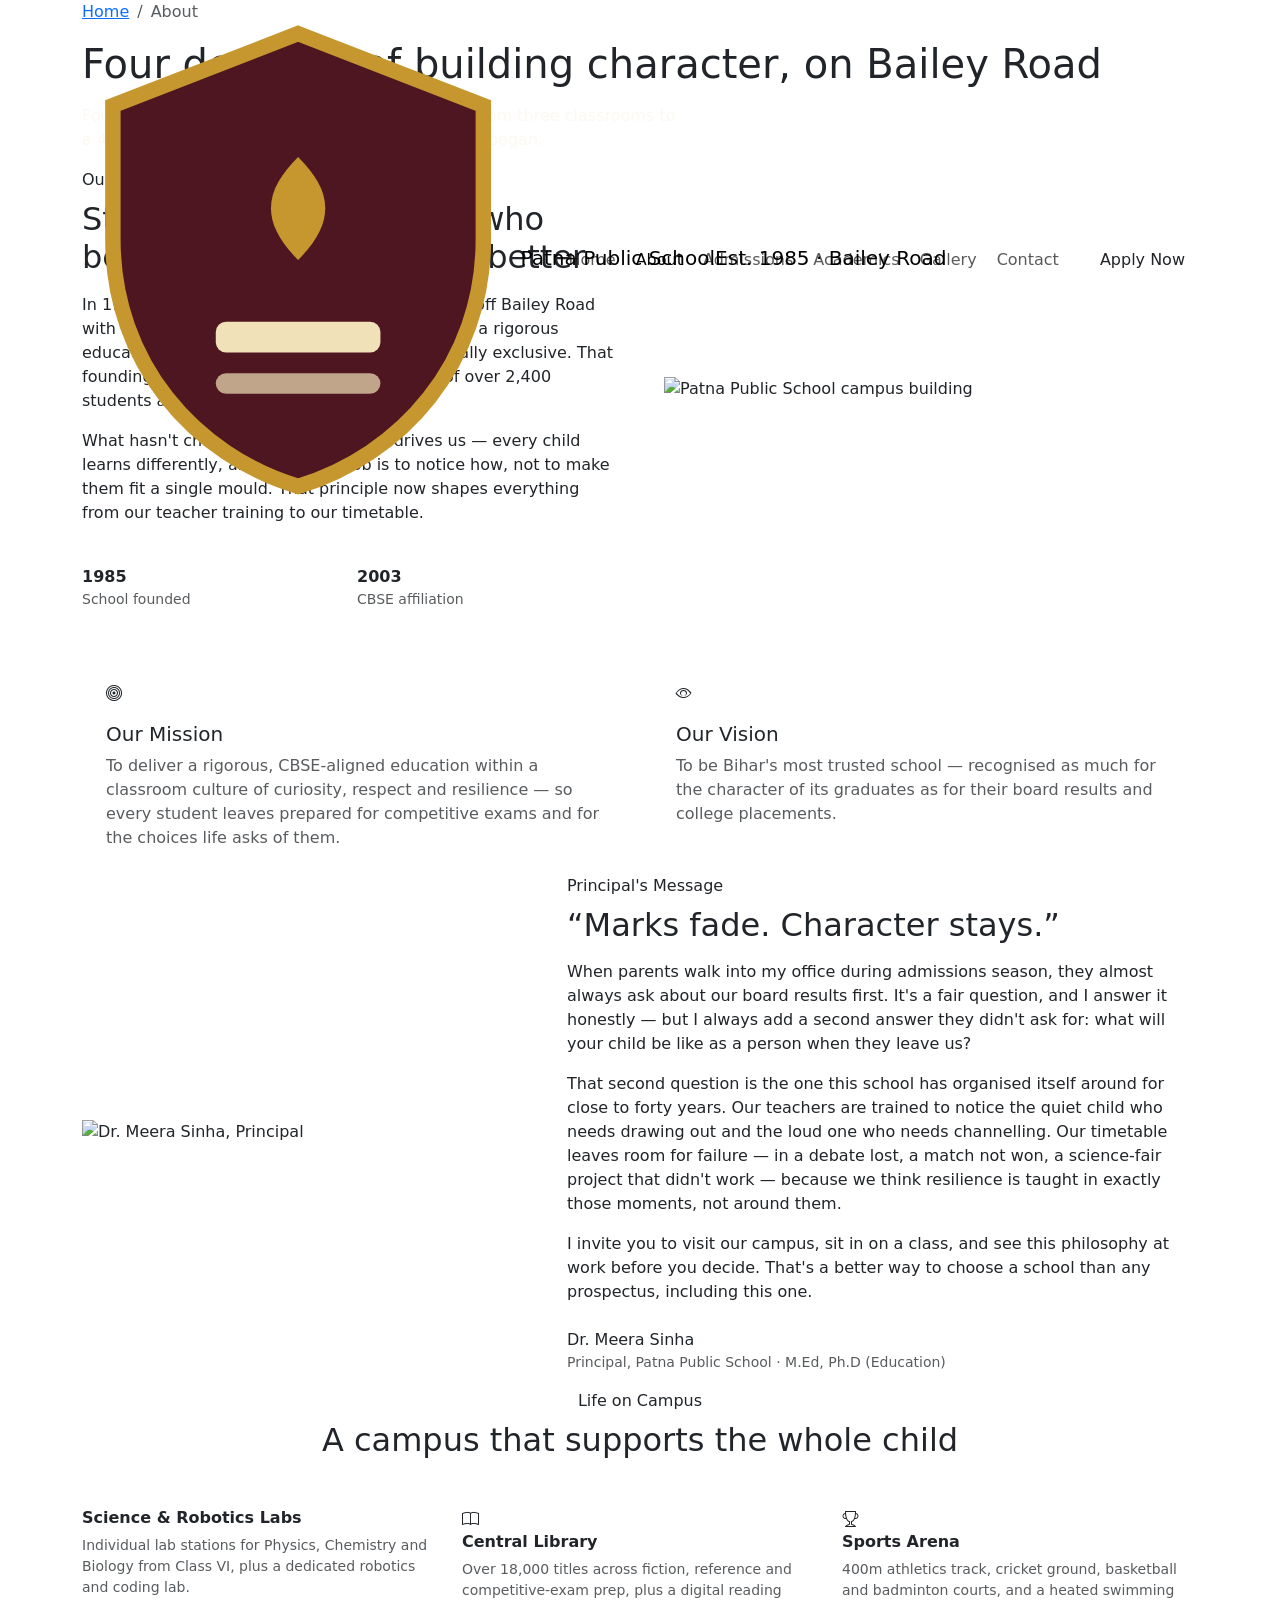
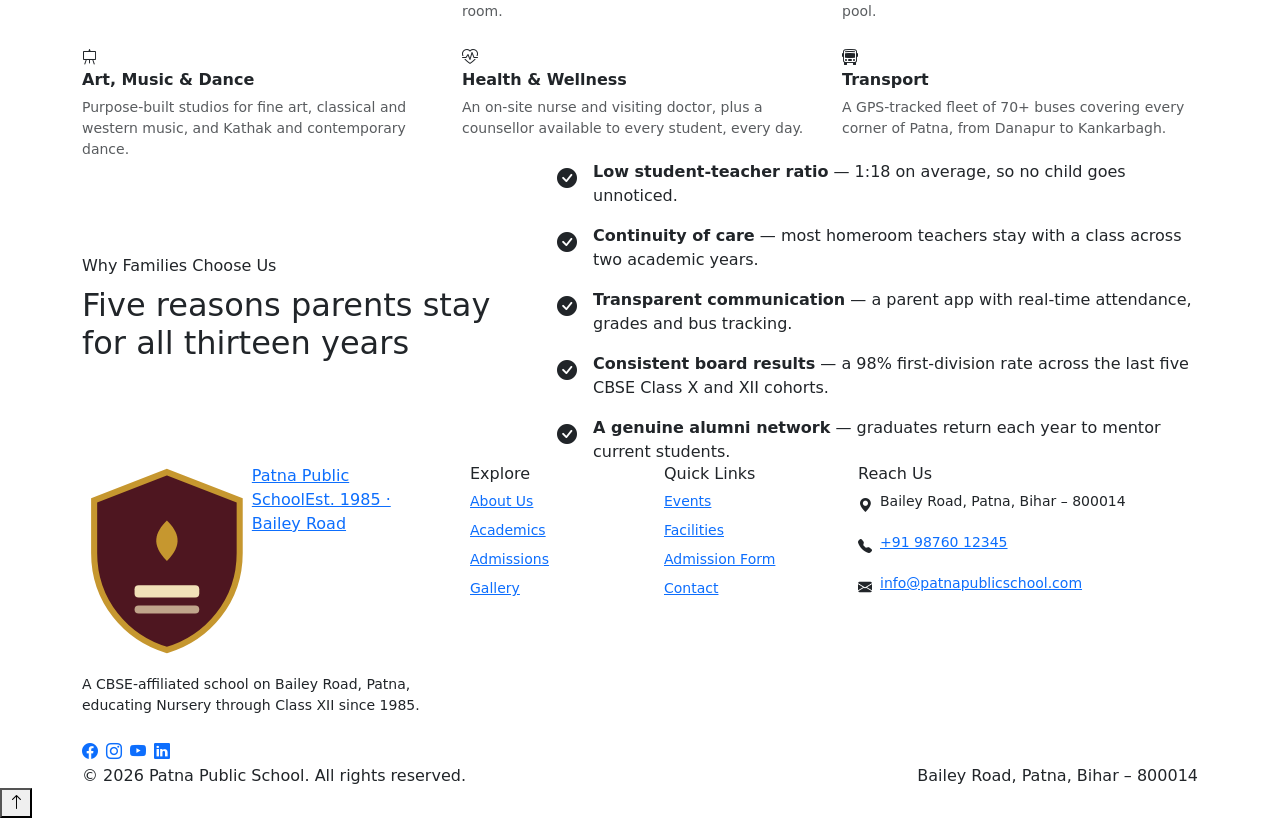
==== about.html @ d44990e8 "Add files via upload" ====
<!DOCTYPE html>
<html lang="en">
<head>
<meta charset="UTF-8">
<meta name="viewport" content="width=device-width, initial-scale=1.0">
<title>About Us — Patna Public School</title>
<meta name="description" content="Learn about Patna Public School's history, mission, vision and the Principal's message.">

<link rel="preconnect" href="https://fonts.googleapis.com">
<link href="https://fonts.googleapis.com/css2?family=Fraunces:ital,opsz,wght@0,9..144,500;0,9..144,700;0,9..144,800;1,9..144,600&family=Work+Sans:wght@400;500;600;700&display=swap" rel="stylesheet">
<link rel="stylesheet" href="https://cdn.jsdelivr.net/npm/bootstrap@5.3.3/dist/css/bootstrap.min.css">
<link rel="stylesheet" href="https://cdn.jsdelivr.net/npm/bootstrap-icons@1.11.3/font/bootstrap-icons.css">
<link rel="stylesheet" href="css/style.css">
</head>
<body>

<!-- ========== NAVBAR ========== -->
<nav class="navbar navbar-expand-lg fixed-top site-nav">
  <div class="container">
    <a class="navbar-brand crest" href="index.html">
      <svg viewBox="0 0 42 48" xmlns="http://www.w3.org/2000/svg">
        <path d="M21 2 L39 9 V22 C39 34 31 43 21 46 C11 43 3 34 3 22 V9 Z" fill="#4E1620" stroke="#C6972F" stroke-width="1.5"/>
        <path d="M21 14 C24 17 25 20 21 24 C17 20 18 17 21 14 Z" fill="#C6972F"/>
        <rect x="13" y="30" width="16" height="3" rx="1" fill="#F1E1B8"/>
        <rect x="13" y="35" width="16" height="2" rx="1" fill="#F1E1B8" opacity=".7"/>
      </svg>
      <span class="crest-word"><span class="line1">Patna Public School</span><span class="line2">Est. 1985 · Bailey Road</span></span>
    </a>
    <button class="navbar-toggler" type="button" data-bs-toggle="collapse" data-bs-target="#mainNav" aria-controls="mainNav" aria-expanded="false" aria-label="Toggle navigation">
      <span class="navbar-toggler-icon"></span>
    </button>
    <div class="collapse navbar-collapse" id="mainNav">
      <ul class="navbar-nav ms-auto align-items-lg-center gap-lg-1">
        <li class="nav-item"><a class="nav-link" href="index.html">Home</a></li>
        <li class="nav-item"><a class="nav-link active" href="about.html">About</a></li>
        <li class="nav-item"><a class="nav-link" href="admissions.html">Admissions</a></li>
        <li class="nav-item"><a class="nav-link" href="academics.html">Academics</a></li>
        <li class="nav-item"><a class="nav-link" href="gallery.html">Gallery</a></li>
        <li class="nav-item"><a class="nav-link" href="contact.html">Contact</a></li>
        <li class="nav-item ms-lg-3 mt-2 mt-lg-0"><a class="btn btn-gold" href="admissions.html">Apply Now</a></li>
      </ul>
    </div>
  </div>
</nav>

<!-- ========== PAGE HEADER ========== -->
<header class="page-header">
  <div class="container position-relative">
    <nav aria-label="breadcrumb">
      <ol class="breadcrumb breadcrumb-gold mb-3">
        <li class="breadcrumb-item"><a href="index.html">Home</a></li>
        <li class="breadcrumb-item active" aria-current="page">About</li>
      </ol>
    </nav>
    <h1>Four decades of building character, on Bailey Road</h1>
    <p class="lede mt-3" style="max-width:600px; color:rgba(251,247,239,.82)">Founded in 1985, Patna Public School has grown from three classrooms to a 42-acre campus — without losing sight of why it began.</p>
  </div>
</header>

<!-- ========== STORY / MISSION / VISION ========== -->
<section class="section">
  <div class="container">
    <div class="row g-5 align-items-center mb-5">
      <div class="col-lg-6">
        <span class="eyebrow">Our Story</span>
        <h2 class="section-title mt-2 mb-3">Started by five teachers who believed Patna deserved better</h2>
        <p>In 1985, five educators rented a small bungalow off Bailey Road with forty students and a shared conviction: that a rigorous education and a kind classroom were not mutually exclusive. That founding class has since grown into a school of over 2,400 students across Nursery to Class XII.</p>
        <p>What hasn't changed is the belief that drives us — every child learns differently, and a school's job is to notice how, not to make them fit a single mould. That principle now shapes everything from our teacher training to our timetable.</p>
        <div class="row g-3 mt-2">
          <div class="col-6">
            <div class="rule-gold mb-2"></div>
            <div class="fw-bold">1985</div>
            <div class="small text-muted">School founded</div>
          </div>
          <div class="col-6">
            <div class="rule-gold mb-2"></div>
            <div class="fw-bold">2003</div>
            <div class="small text-muted">CBSE affiliation</div>
          </div>
        </div>
      </div>
      <div class="col-lg-6">
        <div class="hero-frame">
          <img src="https://images.unsplash.com/photo-1580582932707-520aed937b7b?q=80&w=1000&auto=format&fit=crop" alt="Patna Public School campus building">
        </div>
      </div>
    </div>

    <div class="row g-4">
      <div class="col-md-6">
        <div class="card-elevated p-4 h-100">
          <div class="facility-icon mb-3"><i class="bi bi-bullseye"></i></div>
          <h4 class="h5">Our Mission</h4>
          <p class="text-muted mb-0">To deliver a rigorous, CBSE-aligned education within a classroom culture of curiosity, respect and resilience — so every student leaves prepared for competitive exams and for the choices life asks of them.</p>
        </div>
      </div>
      <div class="col-md-6">
        <div class="card-elevated p-4 h-100">
          <div class="facility-icon mb-3"><i class="bi bi-eye"></i></div>
          <h4 class="h5">Our Vision</h4>
          <p class="text-muted mb-0">To be Bihar's most trusted school — recognised as much for the character of its graduates as for their board results and college placements.</p>
        </div>
      </div>
    </div>
  </div>
</section>

<!-- ========== PRINCIPAL MESSAGE (full) ========== -->
<section class="section bg-cream-100" id="principal">
  <div class="container">
    <div class="row g-5 align-items-center">
      <div class="col-lg-5">
        <div class="principal-photo">
          <img src="https://images.unsplash.com/photo-1580894732444-8ecded7900cd?q=80&w=900&auto=format&fit=crop" alt="Dr. Meera Sinha, Principal" class="w-100">
        </div>
      </div>
      <div class="col-lg-7">
        <span class="eyebrow">Principal's Message</span>
        <h2 class="section-title mt-2 mb-3">&ldquo;Marks fade. Character stays.&rdquo;</h2>
        <p>When parents walk into my office during admissions season, they almost always ask about our board results first. It's a fair question, and I answer it honestly — but I always add a second answer they didn't ask for: what will your child be like as a person when they leave us?</p>
        <p>That second question is the one this school has organised itself around for close to forty years. Our teachers are trained to notice the quiet child who needs drawing out and the loud one who needs channelling. Our timetable leaves room for failure — in a debate lost, a match not won, a science-fair project that didn't work — because we think resilience is taught in exactly those moments, not around them.</p>
        <p>I invite you to visit our campus, sit in on a class, and see this philosophy at work before you decide. That's a better way to choose a school than any prospectus, including this one.</p>
        <p class="principal-signature mb-0 mt-4">Dr. Meera Sinha</p>
        <p class="small text-muted">Principal, Patna Public School · M.Ed, Ph.D (Education)</p>
      </div>
    </div>
  </div>
</section>

<!-- ========== FACILITIES DETAIL ========== -->
<section class="section" id="facilities">
  <div class="container">
    <div class="text-center mb-5">
      <span class="eyebrow justify-content-center">Life on Campus</span>
      <h2 class="section-title mt-2">A campus that supports the whole child</h2>
    </div>
    <div class="row g-4">
      <div class="col-md-4 reveal">
        <div class="facility-card">
          <div class="facility-icon"><i class="bi bi-flask"></i></div>
          <h5 class="h6 fw-bold mb-2">Science &amp; Robotics Labs</h5>
          <p class="text-muted small mb-0">Individual lab stations for Physics, Chemistry and Biology from Class VI, plus a dedicated robotics and coding lab.</p>
        </div>
      </div>
      <div class="col-md-4 reveal">
        <div class="facility-card">
          <div class="facility-icon"><i class="bi bi-book"></i></div>
          <h5 class="h6 fw-bold mb-2">Central Library</h5>
          <p class="text-muted small mb-0">Over 18,000 titles across fiction, reference and competitive-exam prep, plus a digital reading room.</p>
        </div>
      </div>
      <div class="col-md-4 reveal">
        <div class="facility-card">
          <div class="facility-icon"><i class="bi bi-trophy"></i></div>
          <h5 class="h6 fw-bold mb-2">Sports Arena</h5>
          <p class="text-muted small mb-0">400m athletics track, cricket ground, basketball and badminton courts, and a heated swimming pool.</p>
        </div>
      </div>
      <div class="col-md-4 reveal">
        <div class="facility-card">
          <div class="facility-icon"><i class="bi bi-easel"></i></div>
          <h5 class="h6 fw-bold mb-2">Art, Music &amp; Dance</h5>
          <p class="text-muted small mb-0">Purpose-built studios for fine art, classical and western music, and Kathak and contemporary dance.</p>
        </div>
      </div>
      <div class="col-md-4 reveal">
        <div class="facility-card">
          <div class="facility-icon"><i class="bi bi-heart-pulse"></i></div>
          <h5 class="h6 fw-bold mb-2">Health &amp; Wellness</h5>
          <p class="text-muted small mb-0">An on-site nurse and visiting doctor, plus a counsellor available to every student, every day.</p>
        </div>
      </div>
      <div class="col-md-4 reveal">
        <div class="facility-card">
          <div class="facility-icon"><i class="bi bi-bus-front"></i></div>
          <h5 class="h6 fw-bold mb-2">Transport</h5>
          <p class="text-muted small mb-0">A GPS-tracked fleet of 70+ buses covering every corner of Patna, from Danapur to Kankarbagh.</p>
        </div>
      </div>
    </div>
  </div>
</section>

<!-- ========== WHY CHOOSE US ========== -->
<section class="section bg-cream-100">
  <div class="container">
    <div class="row g-4 align-items-center">
      <div class="col-lg-5">
        <span class="eyebrow">Why Families Choose Us</span>
        <h2 class="section-title mt-2">Five reasons parents stay for all thirteen years</h2>
      </div>
      <div class="col-lg-7">
        <div class="row g-3">
          <div class="col-12 d-flex gap-3 align-items-start">
            <i class="bi bi-check-circle-fill text-forest fs-5 mt-1"></i>
            <div><strong>Low student-teacher ratio</strong> — 1:18 on average, so no child goes unnoticed.</div>
          </div>
          <div class="col-12 d-flex gap-3 align-items-start">
            <i class="bi bi-check-circle-fill text-forest fs-5 mt-1"></i>
            <div><strong>Continuity of care</strong> — most homeroom teachers stay with a class across two academic years.</div>
          </div>
          <div class="col-12 d-flex gap-3 align-items-start">
            <i class="bi bi-check-circle-fill text-forest fs-5 mt-1"></i>
            <div><strong>Transparent communication</strong> — a parent app with real-time attendance, grades and bus tracking.</div>
          </div>
          <div class="col-12 d-flex gap-3 align-items-start">
            <i class="bi bi-check-circle-fill text-forest fs-5 mt-1"></i>
            <div><strong>Consistent board results</strong> — a 98% first-division rate across the last five CBSE Class X and XII cohorts.</div>
          </div>
          <div class="col-12 d-flex gap-3 align-items-start">
            <i class="bi bi-check-circle-fill text-forest fs-5 mt-1"></i>
            <div><strong>A genuine alumni network</strong> — graduates return each year to mentor current students.</div>
          </div>
        </div>
      </div>
    </div>
  </div>
</section>

<!-- ========== FOOTER ========== -->
<footer class="site-footer">
  <div class="container">
    <div class="row g-5">
      <div class="col-lg-4">
        <a class="crest navbar-dark d-inline-flex mb-3" href="index.html">
          <svg viewBox="0 0 42 48" xmlns="http://www.w3.org/2000/svg">
            <path d="M21 2 L39 9 V22 C39 34 31 43 21 46 C11 43 3 34 3 22 V9 Z" fill="#4E1620" stroke="#C6972F" stroke-width="1.5"/>
            <path d="M21 14 C24 17 25 20 21 24 C17 20 18 17 21 14 Z" fill="#C6972F"/>
            <rect x="13" y="30" width="16" height="3" rx="1" fill="#F1E1B8"/>
            <rect x="13" y="35" width="16" height="2" rx="1" fill="#F1E1B8" opacity=".7"/>
          </svg>
          <span class="crest-word"><span class="line1">Patna Public School</span><span class="line2">Est. 1985 · Bailey Road</span></span>
        </a>
        <p class="small mb-4">A CBSE-affiliated school on Bailey Road, Patna, educating Nursery through Class XII since 1985.</p>
        <div class="d-flex gap-2">
          <a href="#" class="footer-social" aria-label="Facebook"><i class="bi bi-facebook"></i></a>
          <a href="#" class="footer-social" aria-label="Instagram"><i class="bi bi-instagram"></i></a>
          <a href="#" class="footer-social" aria-label="YouTube"><i class="bi bi-youtube"></i></a>
          <a href="#" class="footer-social" aria-label="LinkedIn"><i class="bi bi-linkedin"></i></a>
        </div>
      </div>
      <div class="col-6 col-lg-2">
        <h6>Explore</h6>
        <ul class="list-unstyled d-flex flex-column gap-2 small">
          <li><a href="about.html">About Us</a></li>
          <li><a href="academics.html">Academics</a></li>
          <li><a href="admissions.html">Admissions</a></li>
          <li><a href="gallery.html">Gallery</a></li>
        </ul>
      </div>
      <div class="col-6 col-lg-2">
        <h6>Quick Links</h6>
        <ul class="list-unstyled d-flex flex-column gap-2 small">
          <li><a href="academics.html#events">Events</a></li>
          <li><a href="about.html#facilities">Facilities</a></li>
          <li><a href="admissions.html#form">Admission Form</a></li>
          <li><a href="contact.html">Contact</a></li>
        </ul>
      </div>
      <div class="col-lg-4">
        <h6>Reach Us</h6>
        <ul class="list-unstyled d-flex flex-column gap-3 small">
          <li class="d-flex gap-2"><i class="bi bi-geo-alt-fill mt-1"></i><span>Bailey Road, Patna, Bihar – 800014</span></li>
          <li class="d-flex gap-2"><i class="bi bi-telephone-fill mt-1"></i><a href="tel:+919876012345">+91 98760 12345</a></li>
          <li class="d-flex gap-2"><i class="bi bi-envelope-fill mt-1"></i><a href="mailto:info@patnapublicschool.com">info@patnapublicschool.com</a></li>
        </ul>
      </div>
    </div>
    <div class="footer-bottom d-flex flex-column flex-md-row justify-content-between align-items-center gap-2">
      <span>&copy; 2026 Patna Public School. All rights reserved.</span>
      <span>Bailey Road, Patna, Bihar – 800014</span>
    </div>
  </div>
</footer>

<button class="back-to-top" aria-label="Back to top"><i class="bi bi-arrow-up"></i></button>

<script src="https://cdn.jsdelivr.net/npm/bootstrap@5.3.3/dist/js/bootstrap.bundle.min.js"></script>
<script src="js/script.js"></script>
</body>
</html>
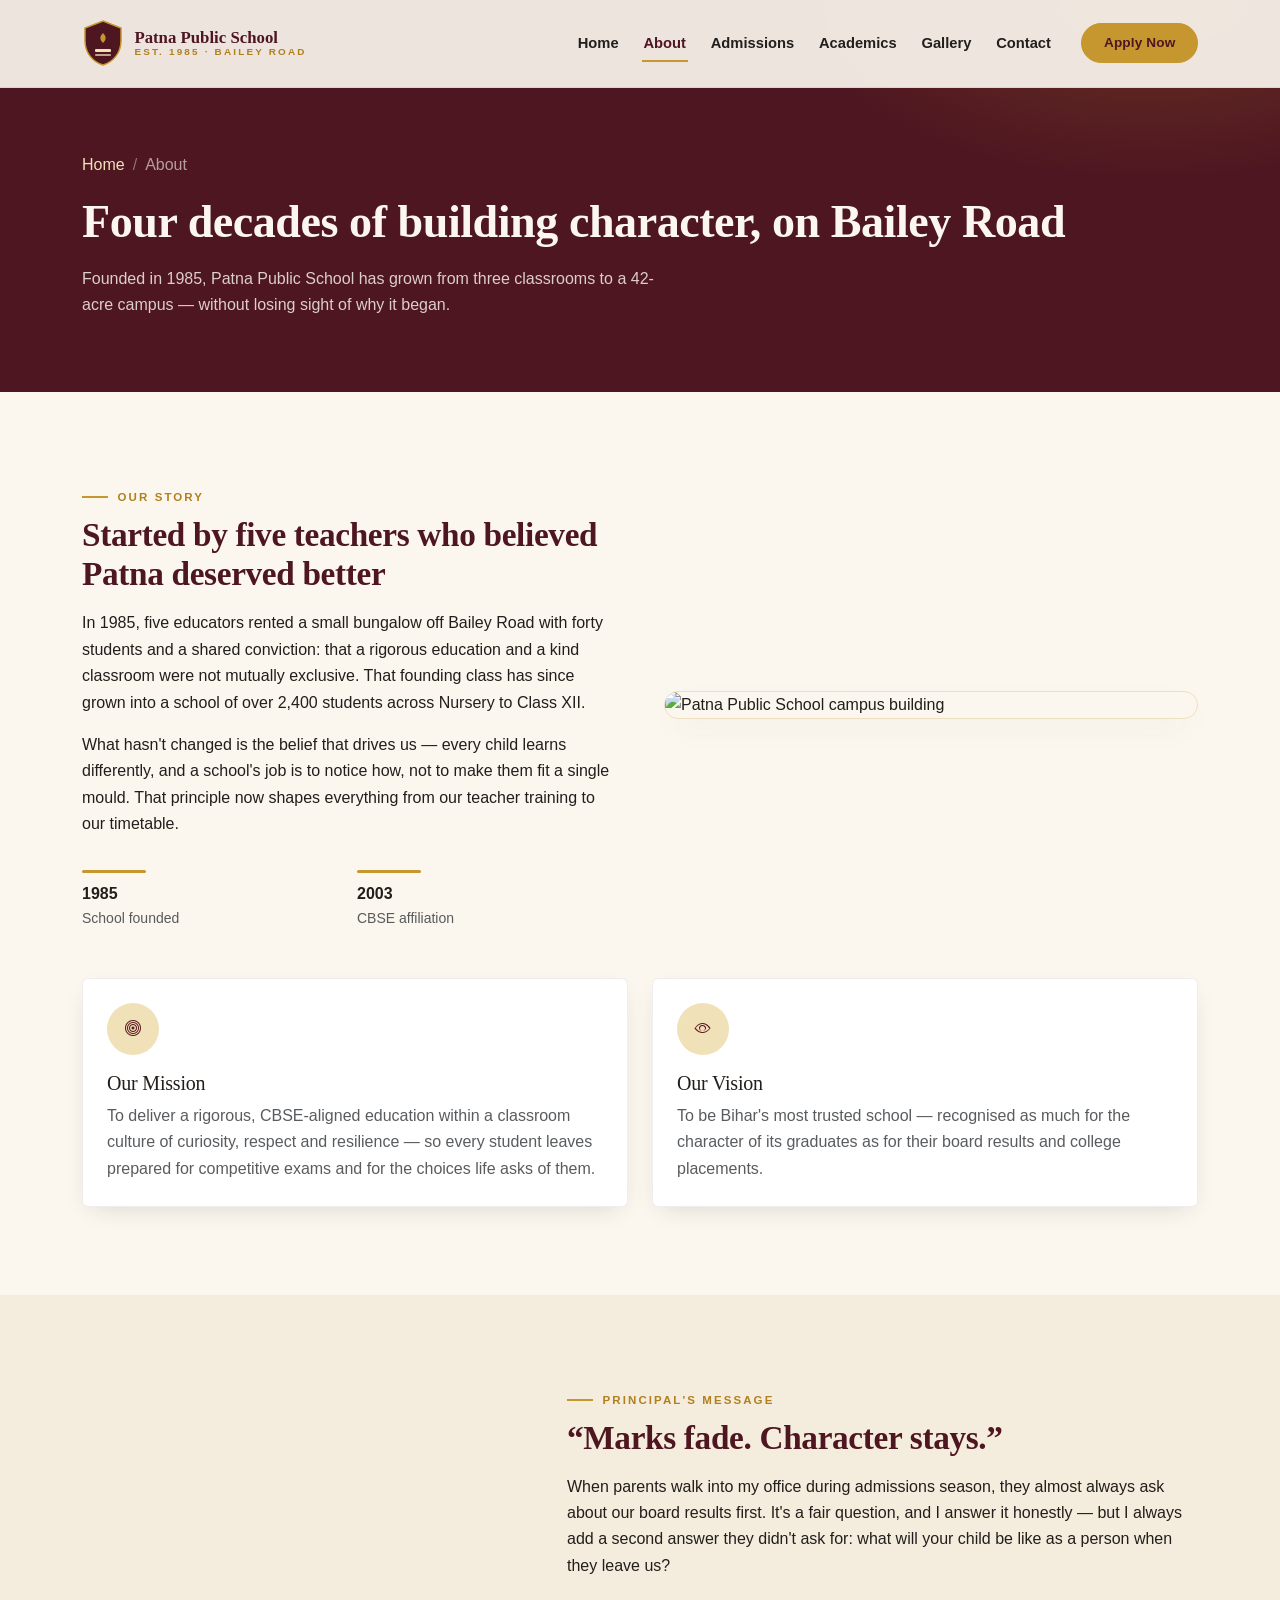
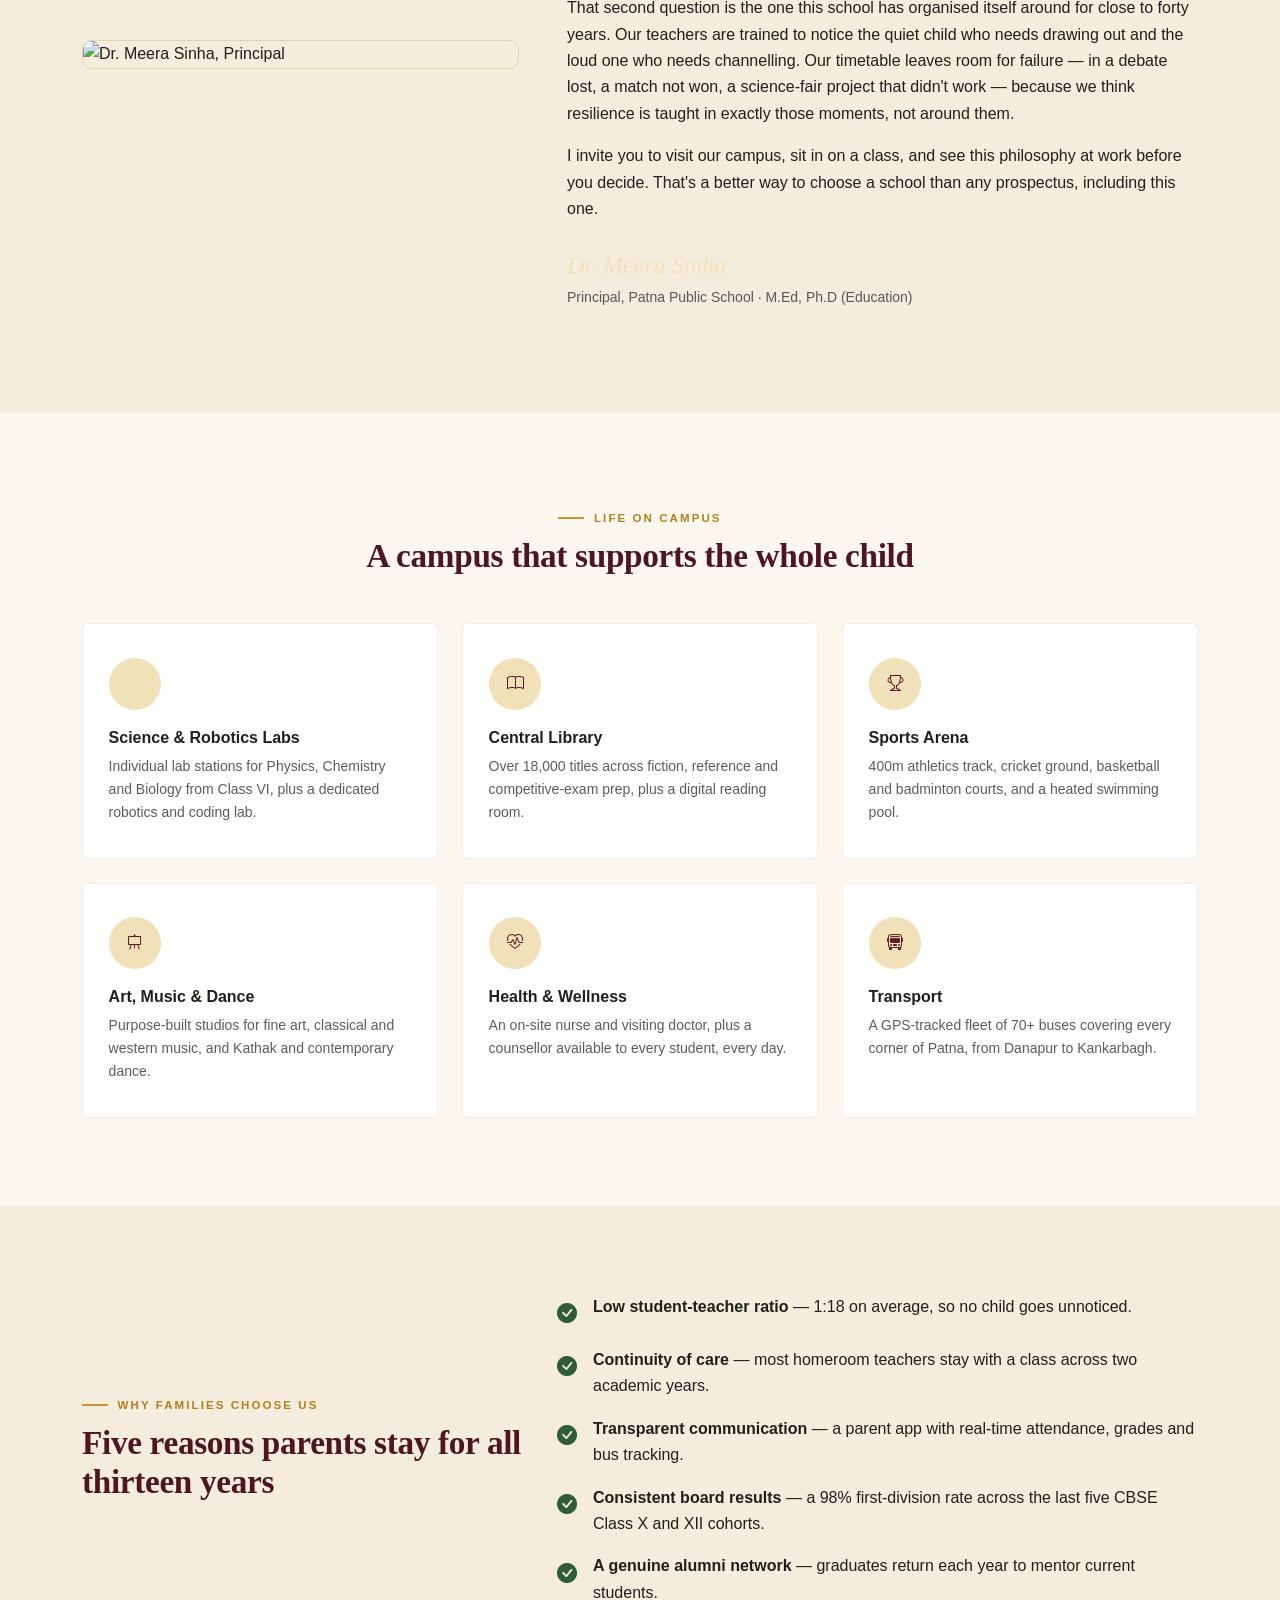
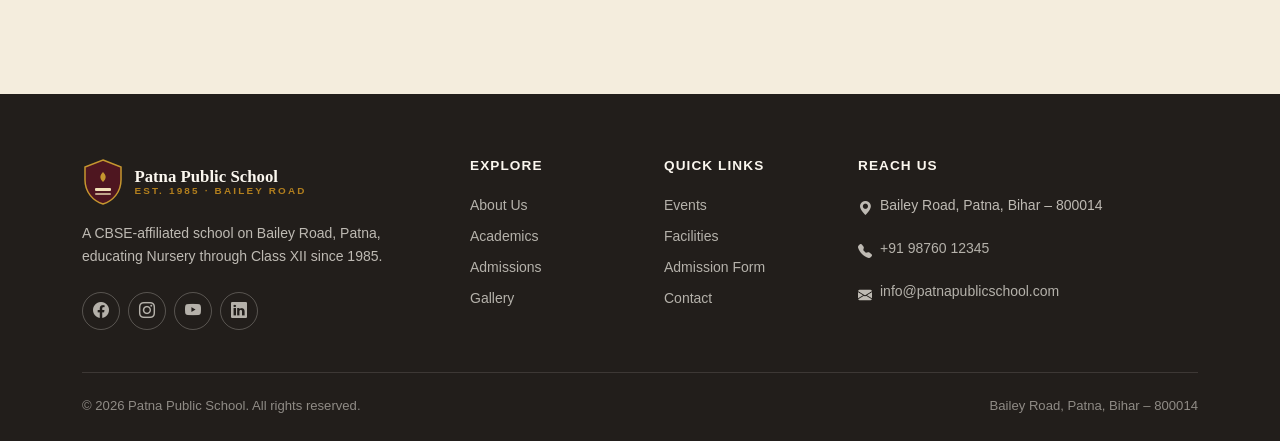
==== commit 521367d1: "Update stylesheet and script paths in about.html" ====
--- a/about.html
+++ b/about.html
@@ -10,7 +10,7 @@
 <link href="https://fonts.googleapis.com/css2?family=Fraunces:ital,opsz,wght@0,9..144,500;0,9..144,700;0,9..144,800;1,9..144,600&family=Work+Sans:wght@400;500;600;700&display=swap" rel="stylesheet">
 <link rel="stylesheet" href="https://cdn.jsdelivr.net/npm/bootstrap@5.3.3/dist/css/bootstrap.min.css">
 <link rel="stylesheet" href="https://cdn.jsdelivr.net/npm/bootstrap-icons@1.11.3/font/bootstrap-icons.css">
-<link rel="stylesheet" href="css/style.css">
+<link rel="stylesheet" href="style.css">
 </head>
 <body>
 
@@ -276,6 +276,6 @@
 <button class="back-to-top" aria-label="Back to top"><i class="bi bi-arrow-up"></i></button>
 
 <script src="https://cdn.jsdelivr.net/npm/bootstrap@5.3.3/dist/js/bootstrap.bundle.min.js"></script>
-<script src="js/script.js"></script>
+<script src="script.js"></script>
 </body>
 </html>
--- a/style.css
+++ b/style.css
@@ -0,0 +1,556 @@
+/* =========================================================
+   PATNA PUBLIC SCHOOL — Design System
+   Palette:
+     --maroon-900 #4E1620   deep heritage maroon (primary)
+     --maroon-700 #6E1F2B   maroon, lighter
+     --gold-500   #C6972F   foil gold (accent)
+     --gold-100   #F1E1B8   pale gold wash
+     --cream-50   #FBF7EF   warm parchment background
+     --ink-900    #221E1B   near-black ink for text
+     --forest-600 #2F5D3A   secondary accent (growth / nature)
+   Type:
+     Display: "Fraunces"  (headings — heritage serif, high contrast)
+     Body:    "Work Sans" (body/UI)
+     Utility: "Work Sans" uppercase tracked (eyebrows/labels)
+   ========================================================= */
+
+:root{
+  --maroon-900:#4E1620;
+  --maroon-800:#5C1A24;
+  --maroon-700:#6E1F2B;
+  --maroon-600:#832639;
+  --gold-500:#C6972F;
+  --gold-600:#B27F1E;
+  --gold-100:#F1E1B8;
+  --cream-50:#FBF7EF;
+  --cream-100:#F4EDDD;
+  --ink-900:#221E1B;
+  --ink-700:#4A423C;
+  --forest-600:#2F5D3A;
+  --forest-100:#E3ECE3;
+
+  --font-display:'Fraunces', Georgia, serif;
+  --font-body:'Work Sans', -apple-system, Segoe UI, sans-serif;
+
+  --radius:6px;
+  --shadow-soft: 0 12px 32px -12px rgba(78,22,32,.22);
+  --shadow-card: 0 8px 24px -10px rgba(34,30,27,.18);
+}
+
+*{box-sizing:border-box;}
+
+html{scroll-behavior:smooth;}
+
+body{
+  font-family:var(--font-body);
+  color:var(--ink-900);
+  background:var(--cream-50);
+  font-size:16px;
+  line-height:1.65;
+  -webkit-font-smoothing:antialiased;
+}
+
+h1,h2,h3,h4,.font-display{
+  font-family:var(--font-display);
+  color:var(--maroon-900);
+  font-weight:700;
+  letter-spacing:-.01em;
+}
+
+h1{font-weight:800;}
+
+.text-gold{color:var(--gold-500) !important;}
+.text-maroon{color:var(--maroon-900) !important;}
+.text-forest{color:var(--forest-600) !important;}
+.bg-maroon{background:var(--maroon-900) !important;}
+.bg-cream{background:var(--cream-50) !important;}
+.bg-cream-100{background:var(--cream-100) !important;}
+.bg-gold-100{background:var(--gold-100) !important;}
+
+a{color:var(--maroon-800); text-decoration:none;}
+a:hover{color:var(--gold-600);}
+
+::selection{background:var(--gold-100); color:var(--maroon-900);}
+
+.eyebrow{
+  font-family:var(--font-body);
+  font-size:.72rem;
+  font-weight:700;
+  letter-spacing:.18em;
+  text-transform:uppercase;
+  color:var(--gold-600);
+  display:inline-flex;
+  align-items:center;
+  gap:.6rem;
+}
+.eyebrow::before{
+  content:'';
+  width:26px;height:2px;background:var(--gold-500);display:inline-block;
+}
+
+.section{padding:5.5rem 0;}
+.section-sm{padding:3.25rem 0;}
+
+@media (max-width: 767px){
+  .section{padding:3.25rem 0;}
+}
+
+.container-narrow{max-width:820px;}
+
+/* ---------- Buttons ---------- */
+.btn{
+  border-radius:999px;
+  font-weight:600;
+  padding:.72rem 1.7rem;
+  letter-spacing:.01em;
+  transition:all .25s ease;
+}
+.btn-gold{
+  background:var(--gold-500);
+  border:1px solid var(--gold-500);
+  color:var(--maroon-900);
+}
+.btn-gold:hover{
+  background:var(--gold-600);
+  border-color:var(--gold-600);
+  color:var(--maroon-900);
+  transform:translateY(-2px);
+}
+.btn-outline-cream{
+  border:1px solid rgba(251,247,239,.55);
+  color:var(--cream-50);
+  background:transparent;
+}
+.btn-outline-cream:hover{
+  background:var(--cream-50);
+  color:var(--maroon-900);
+  transform:translateY(-2px);
+}
+.btn-maroon-outline{
+  border:1px solid var(--maroon-800);
+  color:var(--maroon-800);
+  background:transparent;
+}
+.btn-maroon-outline:hover{
+  background:var(--maroon-900);
+  color:var(--cream-50);
+  transform:translateY(-2px);
+}
+.btn-maroon{
+  background:var(--maroon-900);
+  border:1px solid var(--maroon-900);
+  color:var(--cream-50);
+}
+.btn-maroon:hover{
+  background:var(--maroon-700);
+  border-color:var(--maroon-700);
+  color:var(--cream-50);
+  transform:translateY(-2px);
+}
+
+/* ---------- Crest (signature mark) ---------- */
+.crest{display:inline-flex; align-items:center; gap:.65rem;}
+.crest svg{width:42px; height:48px; flex-shrink:0;}
+.crest-word{
+  font-family:var(--font-display);
+  line-height:1.05;
+}
+.crest-word .line1{
+  display:block; font-weight:800; font-size:1.05rem; color:var(--maroon-900);
+}
+.crest-word .line2{
+  display:block; font-size:.62rem; letter-spacing:.22em; text-transform:uppercase;
+  color:var(--gold-600); font-family:var(--font-body); font-weight:700;
+}
+.navbar-dark .crest-word .line1{color:var(--cream-50);}
+
+/* ---------- Navbar ---------- */
+.site-nav{
+  padding:.9rem 0;
+  background:rgba(251,247,239,.92);
+  backdrop-filter:blur(10px);
+  border-bottom:1px solid rgba(78,22,32,.08);
+  transition:box-shadow .2s ease;
+}
+.site-nav.scrolled{box-shadow:0 6px 24px -12px rgba(34,30,27,.25);}
+.site-nav .nav-link{
+  color:var(--ink-900);
+  font-weight:600;
+  font-size:.92rem;
+  margin:0 .55rem;
+  position:relative;
+  padding:.4rem .1rem !important;
+}
+.site-nav .nav-link::after{
+  content:'';
+  position:absolute; left:0; bottom:0; height:2px; width:0;
+  background:var(--gold-500);
+  transition:width .25s ease;
+}
+.site-nav .nav-link:hover::after,
+.site-nav .nav-link.active::after{width:100%;}
+.site-nav .nav-link.active{color:var(--maroon-900);}
+.site-nav .btn{font-size:.85rem; padding:.55rem 1.35rem;}
+
+/* ---------- Ribbon divider (signature) ---------- */
+.ribbon-divider{
+  position:relative;
+  height:34px;
+  background:
+    linear-gradient(135deg, var(--gold-100) 25%, transparent 25%) 0 0,
+    linear-gradient(225deg, var(--gold-100) 25%, transparent 25%) 0 0;
+  background-size:18px 18px;
+  background-repeat:repeat-x;
+  background-color:transparent;
+  opacity:.9;
+}
+
+/* Perforated / admit-card edge */
+.perforated{
+  position:relative;
+}
+.perforated::before{
+  content:'';
+  position:absolute; top:0; bottom:0; left:0; width:0;
+  border-left:2px dashed rgba(78,22,32,.25);
+}
+
+/* ---------- Hero ---------- */
+.hero{
+  position:relative;
+  background:var(--maroon-900);
+  color:var(--cream-50);
+  overflow:hidden;
+  padding-top:7.5rem;
+  padding-bottom:6rem;
+}
+.hero::after{
+  content:'';
+  position:absolute; inset:0;
+  background:
+    radial-gradient(ellipse 600px 400px at 85% 20%, rgba(198,151,47,.20), transparent 60%),
+    radial-gradient(ellipse 500px 500px at 5% 90%, rgba(198,151,47,.12), transparent 60%);
+  pointer-events:none;
+}
+.hero .hero-pattern{
+  position:absolute; inset:0; opacity:.07; pointer-events:none;
+  background-image: radial-gradient(circle, var(--cream-50) 1px, transparent 1px);
+  background-size:22px 22px;
+}
+.hero-badge{
+  display:inline-flex; align-items:center; gap:.5rem;
+  border:1px solid rgba(198,151,47,.45);
+  color:var(--gold-100);
+  background:rgba(198,151,47,.08);
+  border-radius:999px;
+  padding:.4rem 1rem;
+  font-size:.78rem; font-weight:600; letter-spacing:.04em;
+}
+.hero h1{
+  color:var(--cream-50);
+  font-size:clamp(2.4rem, 4.6vw, 3.9rem);
+  line-height:1.06;
+}
+.hero .lede{
+  color:rgba(251,247,239,.82);
+  font-size:1.12rem;
+  max-width:560px;
+}
+.hero-stats{
+  display:flex; gap:2.2rem; flex-wrap:wrap;
+}
+.hero-stats .stat-num{
+  font-family:var(--font-display);
+  font-size:1.9rem; font-weight:800; color:var(--gold-100);
+  line-height:1;
+}
+.hero-stats .stat-label{
+  font-size:.76rem; color:rgba(251,247,239,.65);
+  text-transform:uppercase; letter-spacing:.08em;
+}
+.hero-frame{
+  position:relative;
+  border-radius:14px;
+  overflow:hidden;
+  box-shadow:var(--shadow-soft);
+  border:1px solid rgba(198,151,47,.25);
+}
+.hero-frame img{width:100%; height:100%; object-fit:cover; display:block;}
+.hero-seal{
+  position:absolute; bottom:-22px; left:-22px;
+  width:96px; height:96px;
+  background:var(--gold-500);
+  border-radius:50%;
+  display:flex; align-items:center; justify-content:center;
+  box-shadow:0 10px 26px -8px rgba(0,0,0,.4);
+  border:3px solid var(--cream-50);
+}
+.hero-seal .seal-text{
+  font-family:var(--font-display);
+  font-weight:800; color:var(--maroon-900); font-size:.72rem;
+  text-align:center; line-height:1.15; text-transform:uppercase; letter-spacing:.02em;
+}
+
+/* page header (non-home hero) */
+.page-header{
+  background:var(--maroon-900);
+  color:var(--cream-50);
+  padding:9.5rem 0 3.6rem;
+  position:relative;
+  overflow:hidden;
+}
+.page-header::after{
+  content:'';
+  position:absolute; inset:0;
+  background:radial-gradient(ellipse 600px 300px at 90% 0%, rgba(198,151,47,.22), transparent 60%);
+}
+.page-header h1{color:var(--cream-50); font-size:clamp(2rem,3.6vw,2.9rem);}
+.breadcrumb-gold a{color:var(--gold-100);}
+.breadcrumb-gold .breadcrumb-item.active{color:rgba(251,247,239,.6);}
+.breadcrumb-gold .breadcrumb-item + .breadcrumb-item::before{color:rgba(251,247,239,.4);}
+
+/* ---------- Section titles ---------- */
+.section-title{
+  font-size:clamp(1.7rem, 2.6vw, 2.5rem);
+  margin-bottom:.6rem;
+}
+
+/* ---------- Cards ---------- */
+.card-elevated{
+  background:#fff;
+  border:1px solid rgba(78,22,32,.08);
+  border-radius:var(--radius);
+  box-shadow:var(--shadow-card);
+  transition:transform .25s ease, box-shadow .25s ease;
+}
+.card-elevated:hover{transform:translateY(-6px); box-shadow:0 20px 40px -16px rgba(34,30,27,.28);}
+
+/* Facility card */
+.facility-card{
+  padding:2.1rem 1.6rem;
+  text-align:left;
+  border-radius:var(--radius);
+  background:#fff;
+  border:1px solid rgba(78,22,32,.08);
+  height:100%;
+  transition:all .25s ease;
+  position:relative;
+}
+.facility-card:hover{
+  transform:translateY(-6px);
+  border-color:var(--gold-500);
+  box-shadow:0 18px 36px -16px rgba(78,22,32,.25);
+}
+.facility-icon{
+  width:52px; height:52px;
+  border-radius:50%;
+  background:var(--gold-100);
+  display:flex; align-items:center; justify-content:center;
+  color:var(--maroon-800);
+  margin-bottom:1.1rem;
+}
+.facility-icon svg{width:24px; height:24px;}
+
+/* Teacher card */
+.teacher-card{
+  border-radius:var(--radius);
+  overflow:hidden;
+  background:#fff;
+  border:1px solid rgba(78,22,32,.08);
+  box-shadow:var(--shadow-card);
+  transition:transform .25s ease;
+}
+.teacher-card:hover{transform:translateY(-6px);}
+.teacher-photo{aspect-ratio:4/5; overflow:hidden;}
+.teacher-photo img{width:100%; height:100%; object-fit:cover; transition:transform .4s ease;}
+.teacher-card:hover .teacher-photo img{transform:scale(1.06);}
+.teacher-info{padding:1.1rem 1.2rem 1.3rem;}
+.teacher-info .subject{
+  font-size:.74rem; letter-spacing:.1em; text-transform:uppercase;
+  color:var(--gold-600); font-weight:700;
+}
+
+/* Event / ledger list */
+.event-row{
+  display:flex; gap:1.25rem; align-items:flex-start;
+  padding:1.4rem 0;
+  border-bottom:1px dashed rgba(78,22,32,.18);
+}
+.event-row:last-child{border-bottom:none;}
+.event-date{
+  flex:0 0 74px;
+  text-align:center;
+  background:var(--maroon-900);
+  color:var(--cream-50);
+  border-radius:var(--radius);
+  padding:.6rem .3rem;
+}
+.event-date .d{font-family:var(--font-display); font-size:1.4rem; font-weight:800; line-height:1;}
+.event-date .m{font-size:.66rem; letter-spacing:.08em; text-transform:uppercase; color:var(--gold-100);}
+
+/* Testimonial */
+.testimonial-card{
+  background:#fff;
+  border-radius:var(--radius);
+  padding:2.1rem;
+  border:1px solid rgba(78,22,32,.08);
+  box-shadow:var(--shadow-card);
+  height:100%;
+  position:relative;
+}
+.testimonial-quote{
+  font-family:var(--font-display);
+  font-size:2.6rem;
+  color:var(--gold-500);
+  line-height:1;
+}
+.testimonial-avatar{
+  width:46px; height:46px; border-radius:50%; object-fit:cover;
+  border:2px solid var(--gold-100);
+}
+
+/* Principal message */
+.principal-card{
+  background:var(--maroon-900);
+  color:var(--cream-50);
+  border-radius:10px;
+  overflow:hidden;
+  position:relative;
+}
+.principal-card::after{
+  content:'';
+  position:absolute; inset:0;
+  background:radial-gradient(ellipse 500px 300px at 100% 0%, rgba(198,151,47,.18), transparent 60%);
+}
+.principal-photo{border-radius:10px; overflow:hidden; border:1px solid rgba(198,151,47,.3);}
+.principal-signature{
+  font-family:'Fraunces', serif;
+  font-style:italic;
+  font-size:1.5rem;
+  color:var(--gold-100);
+}
+
+/* Gallery */
+.gallery-item{
+  position:relative; overflow:hidden; border-radius:var(--radius);
+  cursor:pointer;
+}
+.gallery-item img{width:100%; height:100%; object-fit:cover; display:block; transition:transform .5s ease;}
+.gallery-item:hover img{transform:scale(1.08);}
+.gallery-overlay{
+  position:absolute; inset:0;
+  background:linear-gradient(0deg, rgba(78,22,32,.82) 0%, rgba(78,22,32,0) 55%);
+  opacity:0; transition:opacity .3s ease;
+  display:flex; align-items:flex-end; padding:1rem;
+}
+.gallery-item:hover .gallery-overlay{opacity:1;}
+.gallery-overlay span{color:var(--cream-50); font-weight:600; font-size:.9rem;}
+
+/* Forms */
+.form-elevated{
+  background:#fff;
+  border-radius:12px;
+  padding:2.4rem;
+  box-shadow:var(--shadow-soft);
+  border:1px solid rgba(78,22,32,.08);
+}
+.form-label{font-weight:600; font-size:.86rem; color:var(--ink-900);}
+.form-control, .form-select{
+  border-radius:6px;
+  border:1px solid rgba(78,22,32,.18);
+  padding:.68rem .9rem;
+  font-size:.94rem;
+}
+.form-control:focus, .form-select:focus{
+  border-color:var(--gold-500);
+  box-shadow:0 0 0 .2rem rgba(198,151,47,.18);
+}
+
+/* Stat strip */
+.stat-strip{
+  background:var(--gold-100);
+  border-top:1px solid rgba(78,22,32,.08);
+  border-bottom:1px solid rgba(78,22,32,.08);
+}
+.stat-strip .stat-num{
+  font-family:var(--font-display); font-weight:800; color:var(--maroon-900);
+  font-size:2.2rem; line-height:1;
+}
+.stat-strip .stat-label{
+  font-size:.78rem; text-transform:uppercase; letter-spacing:.08em; color:var(--ink-700);
+}
+
+/* Map */
+.map-frame{
+  border-radius:10px; overflow:hidden; border:1px solid rgba(78,22,32,.12);
+  box-shadow:var(--shadow-card);
+}
+.map-frame iframe{width:100%; height:100%; min-height:340px; border:0; display:block;}
+
+/* Footer */
+.site-footer{
+  background:var(--ink-900);
+  color:rgba(251,247,239,.72);
+  padding:4rem 0 1.5rem;
+}
+.site-footer h6{
+  color:var(--cream-50);
+  font-family:var(--font-body);
+  font-weight:700;
+  font-size:.85rem;
+  text-transform:uppercase;
+  letter-spacing:.08em;
+  margin-bottom:1.2rem;
+}
+.site-footer a{color:rgba(251,247,239,.68);}
+.site-footer a:hover{color:var(--gold-500);}
+.footer-social{
+  width:38px; height:38px; border-radius:50%;
+  border:1px solid rgba(251,247,239,.25);
+  display:inline-flex; align-items:center; justify-content:center;
+  color:var(--cream-50);
+  transition:all .2s ease;
+}
+.footer-social:hover{background:var(--gold-500); border-color:var(--gold-500); color:var(--maroon-900);}
+.footer-bottom{
+  border-top:1px solid rgba(251,247,239,.12);
+  margin-top:2.6rem; padding-top:1.4rem;
+  font-size:.82rem;
+  color:rgba(251,247,239,.5);
+}
+
+/* Back to top */
+.back-to-top{
+  position:fixed; right:1.4rem; bottom:1.4rem;
+  width:46px; height:46px; border-radius:50%;
+  background:var(--maroon-900); color:var(--cream-50);
+  display:flex; align-items:center; justify-content:center;
+  box-shadow:0 8px 20px -6px rgba(0,0,0,.4);
+  opacity:0; visibility:hidden; transform:translateY(10px);
+  transition:all .3s ease;
+  z-index:999;
+  border:1px solid var(--gold-500);
+}
+.back-to-top.show{opacity:1; visibility:visible; transform:translateY(0);}
+.back-to-top:hover{background:var(--gold-500); color:var(--maroon-900);}
+
+/* Utility divider with gold rule */
+.rule-gold{
+  width:64px; height:3px; background:var(--gold-500); border-radius:2px;
+}
+
+/* reduced motion */
+@media (prefers-reduced-motion: reduce){
+  *{animation:none !important; transition:none !important;}
+  html{scroll-behavior:auto;}
+}
+
+/* Focus visibility */
+a:focus-visible, button:focus-visible, .btn:focus-visible, input:focus-visible, textarea:focus-visible, select:focus-visible{
+  outline:2px solid var(--gold-500);
+  outline-offset:2px;
+}
+
+/* Fade-in-up utility (triggered via JS IntersectionObserver) */
+.reveal{opacity:0; transform:translateY(18px); transition:opacity .6s ease, transform .6s ease;}
+.reveal.in{opacity:1; transform:translateY(0);}
